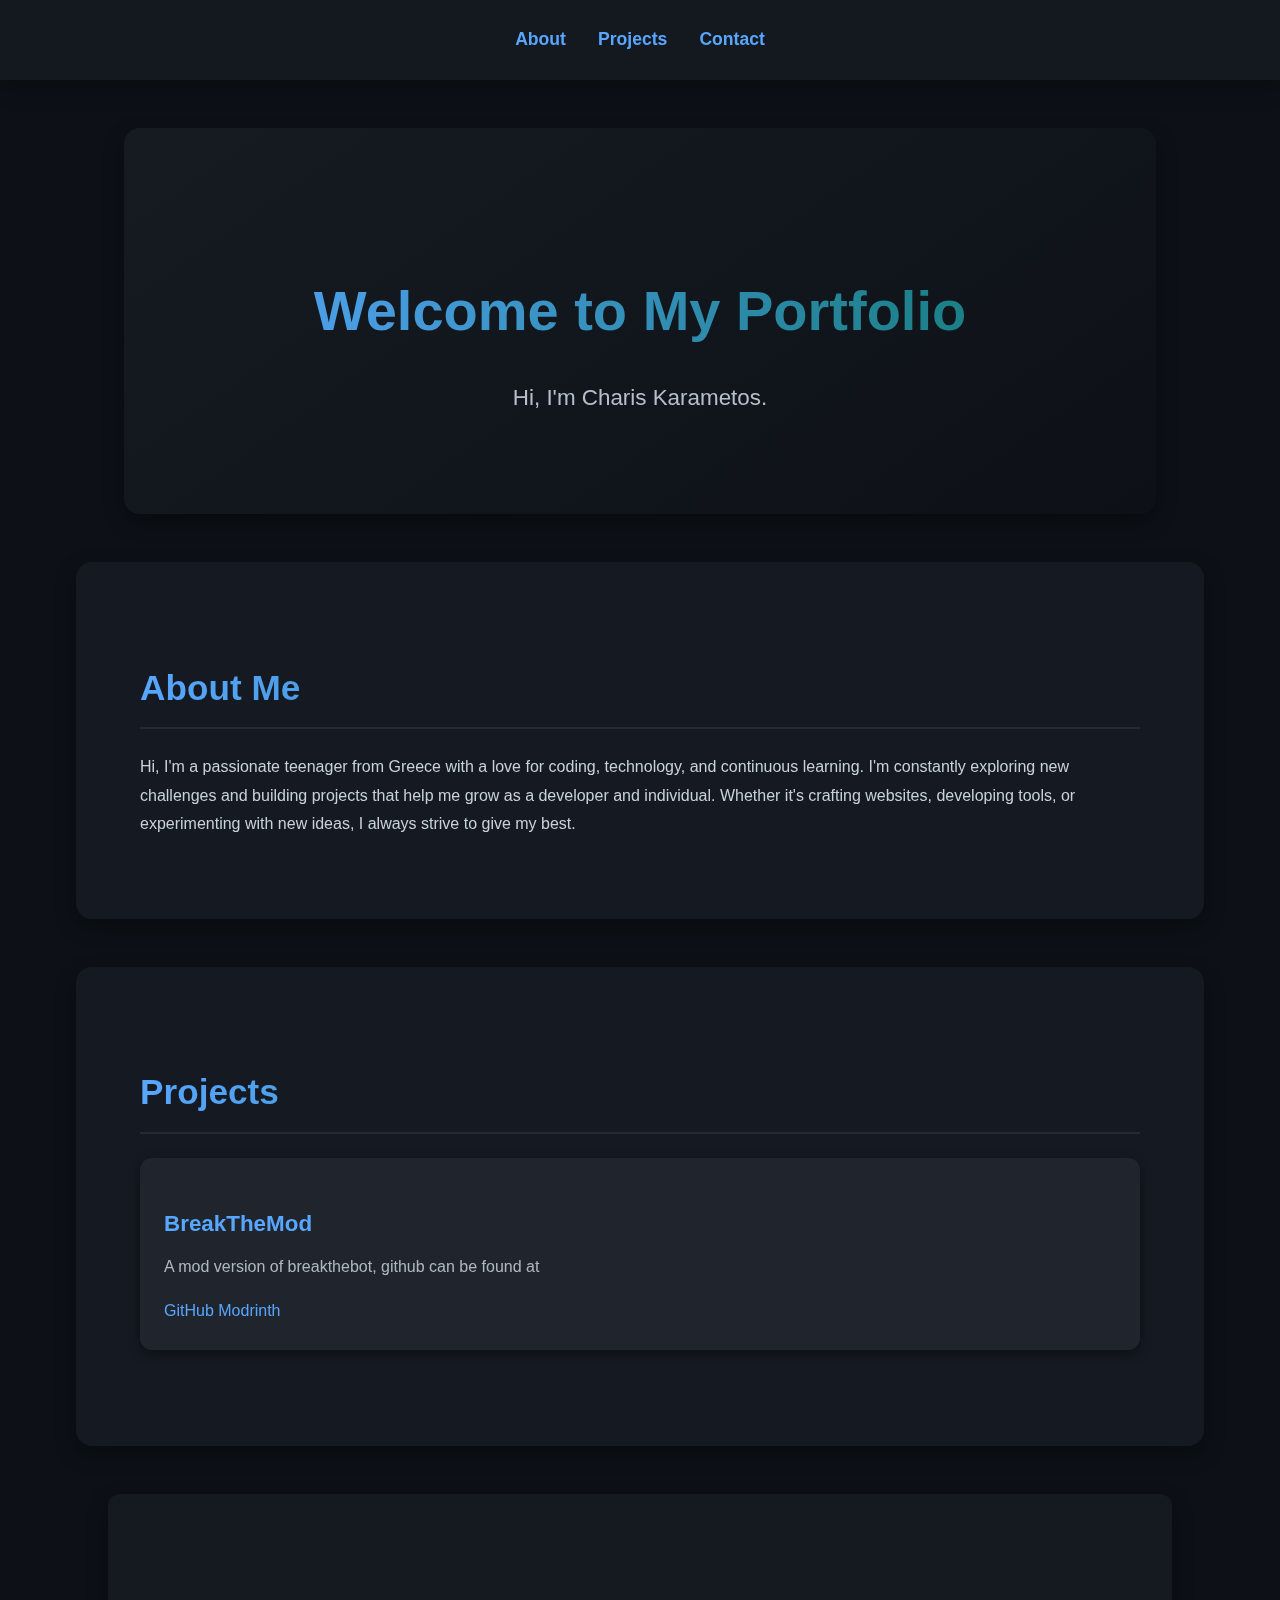
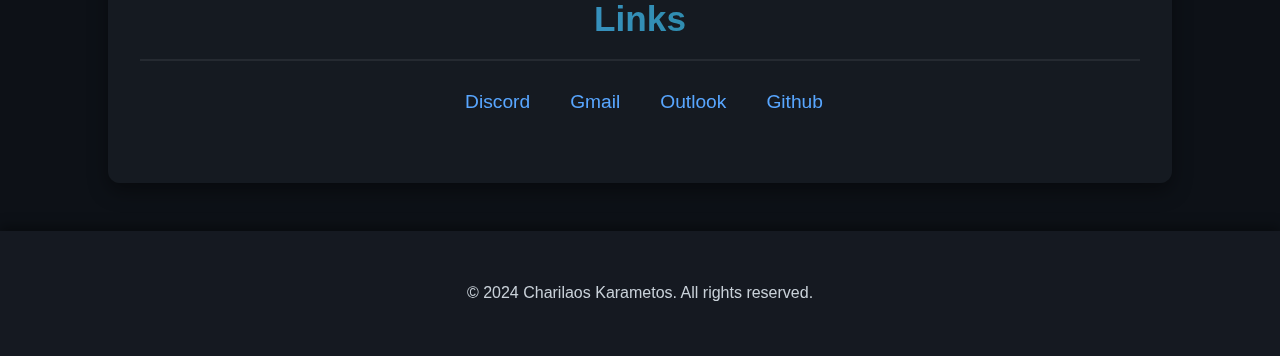
==== public/index.html @ 17db7c5d "fixed animations" ====
<!DOCTYPE html>
<html lang="en">
<head>
    <meta charset="UTF-8">
    <meta name="viewport" content="width=device-width, initial-scale=1.0">
    <title>My Portfolio</title>
    <link rel="stylesheet" href="./styles/index.css">
</head>
<body>
<header>
    <nav>
        <ul>
            <li><a href="#about">About</a></li>
            <li><a href="#projects">Projects</a></li>
            <li><a href="#contact">Contact</a></li>
        </ul>
    </nav>
</header>

<section id="hero">
    <h1>Welcome to My Portfolio</h1>
    <p>Hi, I'm Charis Karametos.</p>

</section>

<section id="about">
    <h2>About Me</h2>
    <p>
        Hi, I'm a passionate teenager from Greece with a love for coding, technology, and continuous learning.
        I'm constantly exploring new challenges and building projects that help me grow as a developer and individual.
        Whether it's crafting websites, developing tools, or experimenting with new ideas, I always strive to give my best.
    </p>
</section>


<section id="projects">
    <h2>Projects</h2>
    <div class="project">
        <h3>BreakTheMod</h3>
        <p>A mod version of breakthebot, github can be found at</p>
        <a href="https://github.com/chariskar ">GitHub</a>
        <a href="https://modrinth.com/mod/breakthemod">Modrinth</a>
    </div>

</section>

<section id="contact">
    <h2>Links</h2>
    <div class="contact-container">
        <div class="contact-links">
            <a href="https://discord.com/users/927581845787402240" target="_blank" class="contact-item">
                <i class="fab fa-discord"></i> Discord
            </a>
            <a href="mailto:charis.karametos@gmail.com" class="contact-item">
                <i class="fas fa-envelope"></i> Gmail
            </a>
            <a href="mailto:charis.karametos@outlook.com" class="contact-item">
                <i class="fas fa-envelope-open"></i> Outlook
            </a>
            <a href="https://github.com/chariskar " target="_blank" class="contact-item">
                <i class="fab fa-github"></i> Github
            </a>
        </div>
    </div>
</section>


<footer>
    <p>&copy; 2024 Charilaos Karametos. All rights reserved.</p>
</footer>

</body>
</html>
---- public/styles/index.css ----
body {
    font-family: 'Roboto', sans-serif;
    margin: 0;
    padding: 0;
    line-height: 1.8;
    background-color: #0d1117;
    color: #c9d1d9;
    overflow-x: hidden;
}

/* Header */
header {
    background: rgba(22, 27, 34, 0.8);
    color: #c9d1d9;
    padding: 1.5rem 0;
    text-align: center;
    box-shadow: 0 8px 20px rgba(0, 0, 0, 0.3);
    position: sticky;
    top: 0;
    z-index: 1000;
    backdrop-filter: blur(10px);
    animation: fadeIn 1s ease-in-out;
}

header ul {
    list-style: none;
    padding: 0;
    margin: 0;
    display: flex;
    justify-content: center;
    gap: 2rem;
    animation: slideInDown 1.5s ease-out;
}

header ul li a {
    color: #58a6ff;
    text-decoration: none;
    font-weight: 600;
    font-size: 1.1rem;
    position: relative;
    transition: color 0.3s ease, transform 0.3s ease;
}

header ul li a:hover {
    color: #0e776d;
    transform: translateY(-2px);
}

/* Add underline animation */
header ul li a::after {
    content: '';
    position: absolute;
    left: 50%;
    bottom: -3px;
    width: 0;
    height: 2px;
    background: linear-gradient(90deg, #58a6ff, #0e776d);
    transition: width 0.3s ease, left 0.3s ease;
}

header ul li a:hover::after {
    width: 100%;
    left: 0;
}

/* Hero Section */
#hero {
    text-align: center;
    padding: 6rem 1rem;
    background: linear-gradient(145deg, #161b22, #0d1117);
    color: #c9d1d9;
    animation: slideInUp 1.5s ease-out;
}

#hero h1 {
    font-size: 3.5rem;
    margin-bottom: 1rem;
    background: linear-gradient(90deg, #58a6ff, #0e776d);
    -webkit-background-clip: text;
    -webkit-text-fill-color: transparent;
    font-weight: 700;
    animation: bounceIn 1.5s ease-in-out;
}

#hero p {
    font-size: 1.4rem;
    margin: 0 auto;
    max-width: 600px;
    font-weight: 300;
    opacity: 0.9;
    animation: fadeInUp 2s ease-in-out;
}

/* Section */
section {
    padding: 4rem;
    max-width: 1000px;
    margin: 3rem auto;
    border-radius: 16px;
    background: rgba(22, 27, 34, 0.9);
    box-shadow: 0 8px 20px rgba(0, 0, 0, 0.4);
    backdrop-filter: blur(8px);
    animation: fadeIn 1s ease-in-out;
}

section h2 {
    font-size: 2.2rem;
    margin-bottom: 1.5rem;
    background: linear-gradient(90deg, #58a6ff, #0e776d);
    -webkit-background-clip: text;
    -webkit-text-fill-color: transparent;
    border-bottom: 2px solid rgba(48, 54, 61, 0.6);
    padding-bottom: 0.5rem;
    animation: fadeInLeft 1s ease-out;
}

/* Project Cards */
.project {
    margin-bottom: 2rem;
    padding: 1.5rem;
    background: rgba(33, 38, 45, 0.9);
    border-radius: 12px;
    transition: transform 0.3s ease, background 0.3s ease;
    box-shadow: 0 4px 12px rgba(0, 0, 0, 0.4);
    backdrop-filter: blur(8px);
    animation: fadeInUp 0.8s ease-in-out;
}

.project:hover {
    transform: translateY(-10px) scale(1.03);
    background: rgba(48, 54, 61, 0.95);
}

.project h3 {
    color: #58a6ff;
    font-size: 1.4rem;
    margin-bottom: 0.5rem;
}

.project p {
    margin: 0;
    font-size: 1rem;
    opacity: 0.85;
}


.project a {
    color: #58a6ff;
    text-decoration: none;
    font-weight: 500;
    display: inline-block;
    margin-top: 1rem;
    opacity: 1; /* Ensure full opacity */
    transition: transform 0.3s ease, color 0.3s ease;
}

.project a {
    color: #58a6ff;
    text-decoration: none;
    font-weight: 500;
    display: inline-block;
    margin-top: 1rem;
    opacity: 1; /* Ensure full opacity */
    transition: transform 0.3s ease, color 0.3s ease;
}

.project a:hover {
    color: #0e776d;
    transform: translateY(-5px) scale(1.05); /* Subtle hover effect without full rotation */
    opacity: 1; /* Ensure full visibility on hover */
}

#contact {
    padding: 4rem 2rem;
    background: rgba(22, 27, 34, 0.95);
    border-radius: 12px;
    text-align: center;
    animation: fadeIn 1s ease-in-out;
}

.contact-links {
    display: flex;
    gap: 2rem;
    justify-content: center;
    flex-wrap: wrap;
}

.contact-item {
    color: #58a6ff;
    text-decoration: none;
    font-size: 1.2rem;
    display: flex;
    align-items: center;
    gap: 0.5rem;
    transition: transform 0.3s ease, color 0.3s ease;
}

.contact-item i {
    font-size: 1.5rem;
    transition: transform 0.3s ease;
}

.contact-item:hover {
    color: #0e776d;
    transform: translateY(-5px);
}

.contact-item:hover i {
    transform: rotate(360deg);
}

/* Footer */
footer {
    text-align: center;
    padding: 2rem 0;
    background: rgba(22, 27, 34, 0.9);
    color: #c9d1d9;
    margin-top: 3rem;
    box-shadow: 0 -4px 12px rgba(0, 0, 0, 0.4);
    backdrop-filter: blur(10px);
    animation: fadeInUp 1s ease-in-out;
}

/* Animations */
@keyframes fadeIn {
    from {
        opacity: 0;
    }
    to {
        opacity: 1;
    }
}

@keyframes fadeInUp {
    from {
        transform: translateY(20px);
        opacity: 0;
    }
    to {
        transform: translateY(0);
        opacity: 1;
    }
}

@keyframes slideInDown {
    from {
        transform: translateY(-50px);
        opacity: 0;
    }
    to {
        transform: translateY(0);
        opacity: 1;
    }
}

@keyframes bounceIn {
    0% {
        transform: scale(0.8);
        opacity: 0;
    }
    50% {
        transform: scale(1.1);
        opacity: 0.5;
    }
    100% {
        transform: scale(1);
        opacity: 1;
    }
}

@keyframes fadeInLeft {
    from {
        transform: translateX(-30px);
        opacity: 0;
    }
    to {
        transform: translateX(0);
        opacity: 1;
    }
}
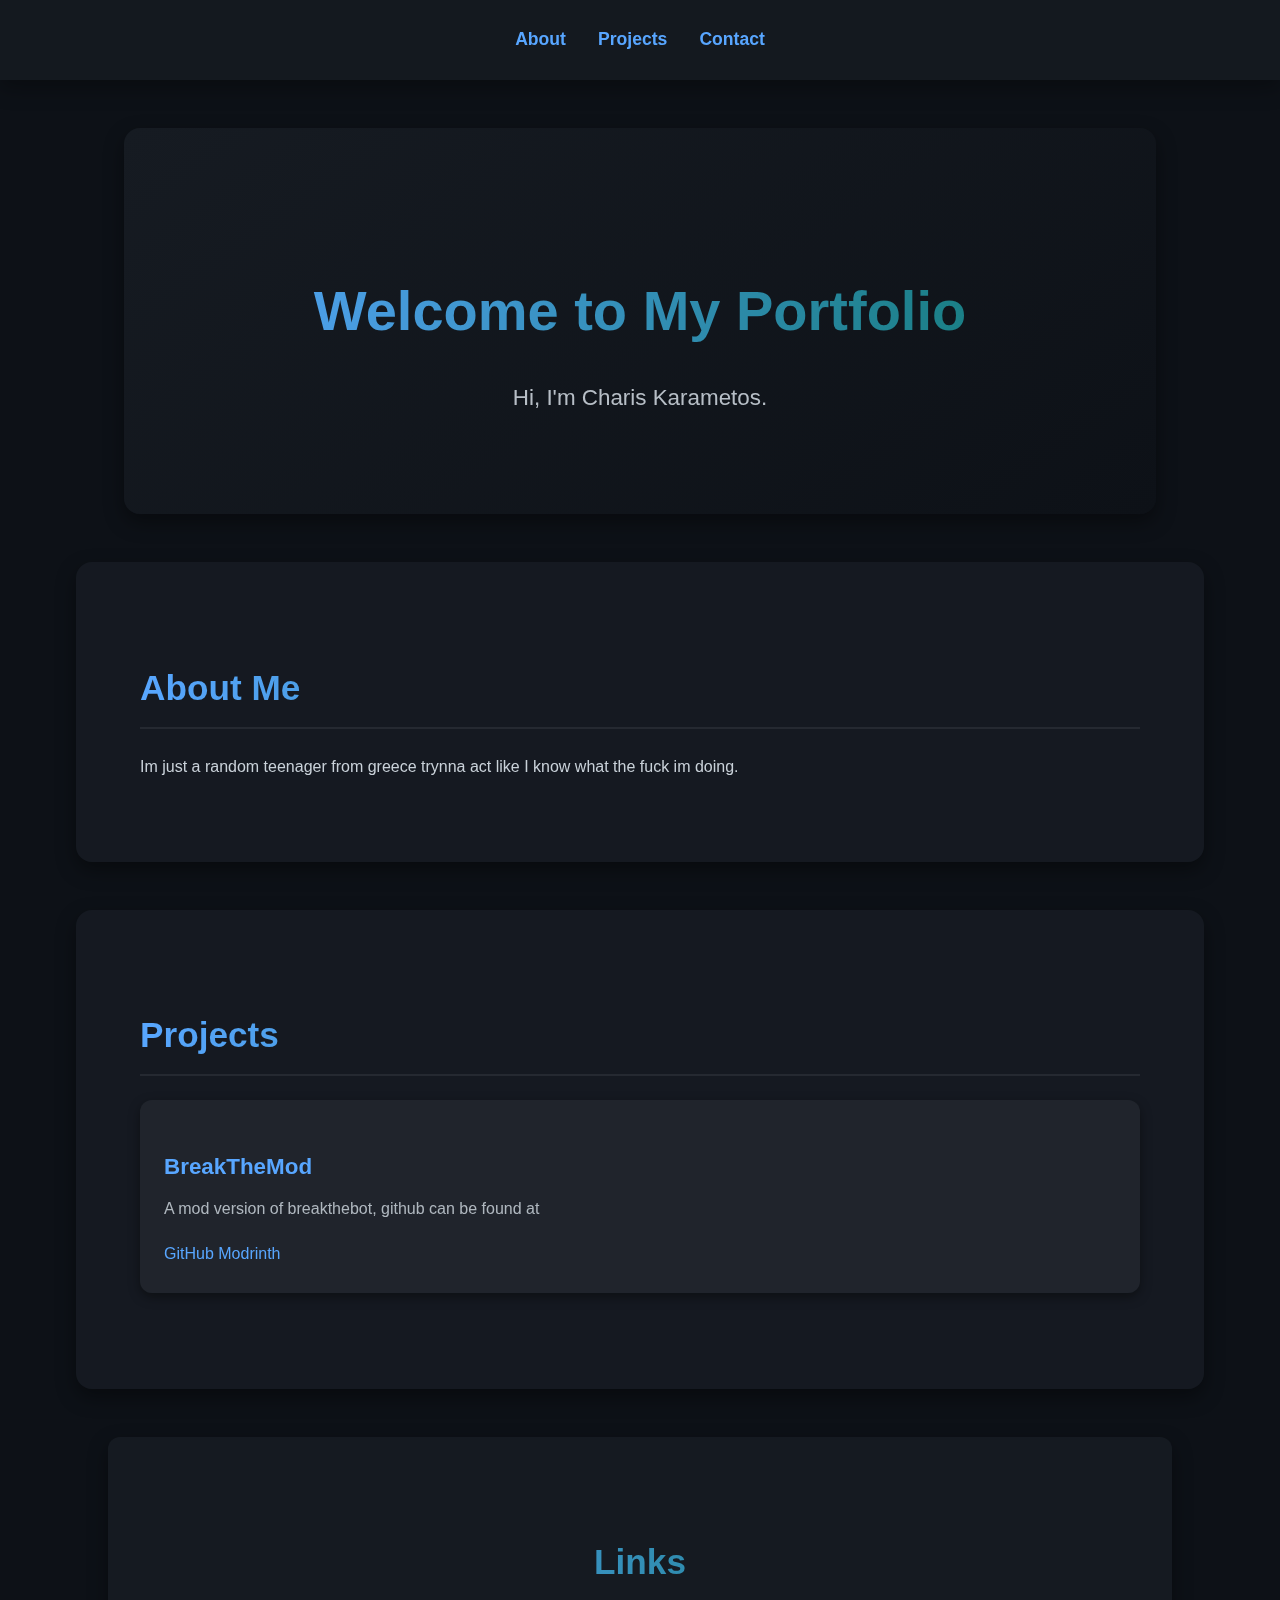
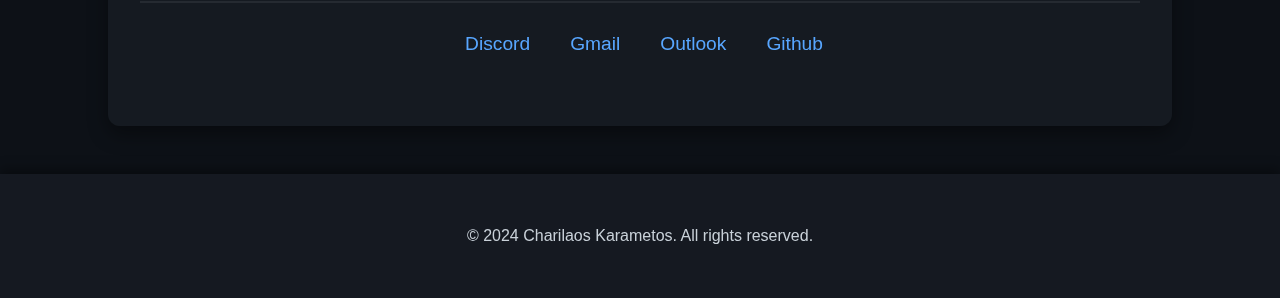
==== commit 2a520991: "change" ====
--- a/public/index.html
+++ b/public/index.html
@@ -26,9 +26,7 @@
 <section id="about">
     <h2>About Me</h2>
     <p>
-        Hi, I'm a passionate teenager from Greece with a love for coding, technology, and continuous learning.
-        I'm constantly exploring new challenges and building projects that help me grow as a developer and individual.
-        Whether it's crafting websites, developing tools, or experimenting with new ideas, I always strive to give my best.
+        Im just a random teenager from greece trynna act like I know what the fuck im doing.
     </p>
 </section>
 
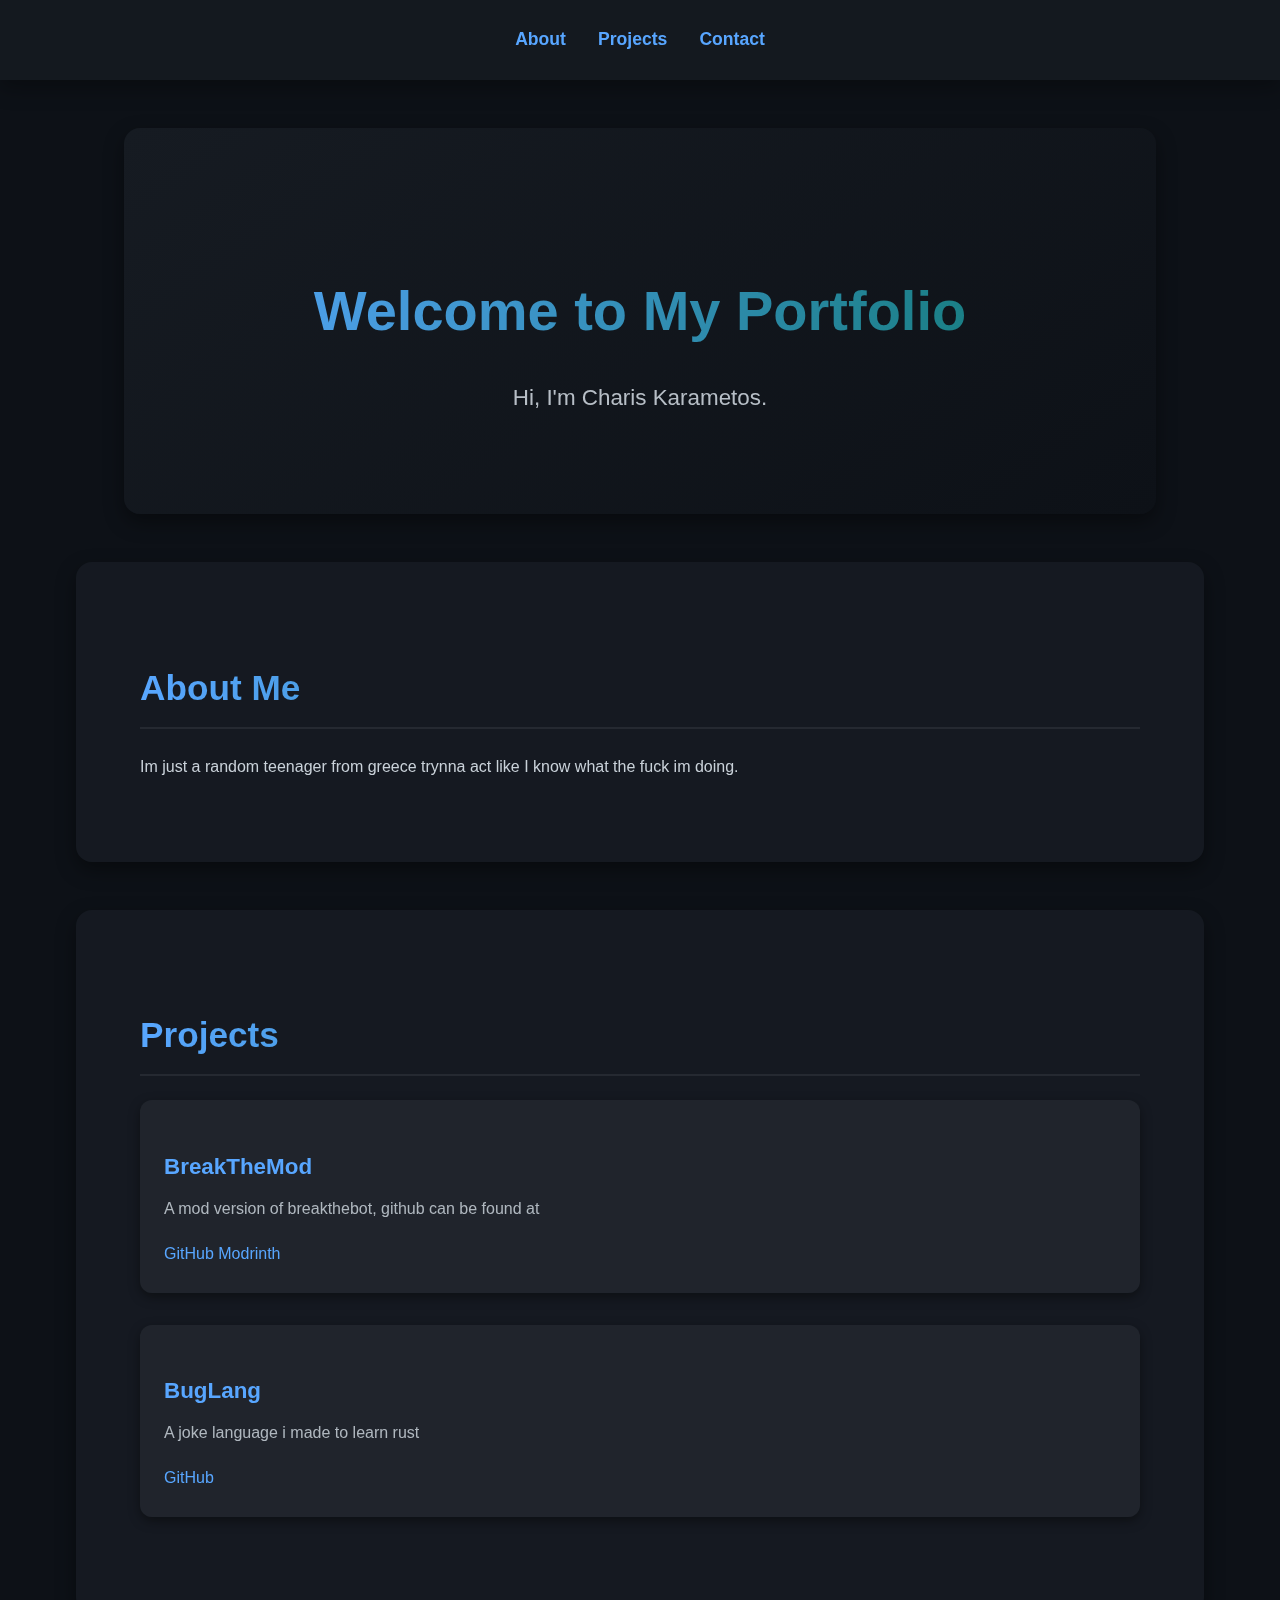
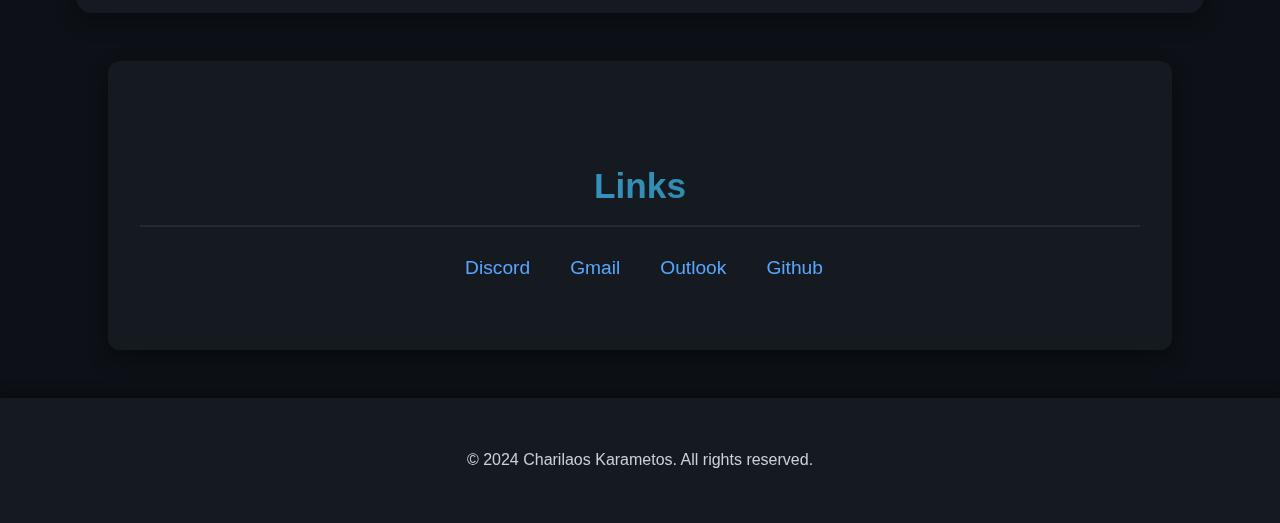
==== commit b84bd9fd: "added bugland" ====
--- a/public/index.html
+++ b/public/index.html
@@ -36,8 +36,13 @@
     <div class="project">
         <h3>BreakTheMod</h3>
         <p>A mod version of breakthebot, github can be found at</p>
-        <a href="https://github.com/chariskar ">GitHub</a>
+        <a href="https://github.com/chariskar/breakthemod ">GitHub</a>
         <a href="https://modrinth.com/mod/breakthemod">Modrinth</a>
+    </div>
+    <div class="project">
+        <h3>BugLang</h3>
+        <p>A joke language i made to learn rust</p>
+        <a href="https://github.com/chariskar/BugLand ">GitHub</a>
     </div>
 
 </section>
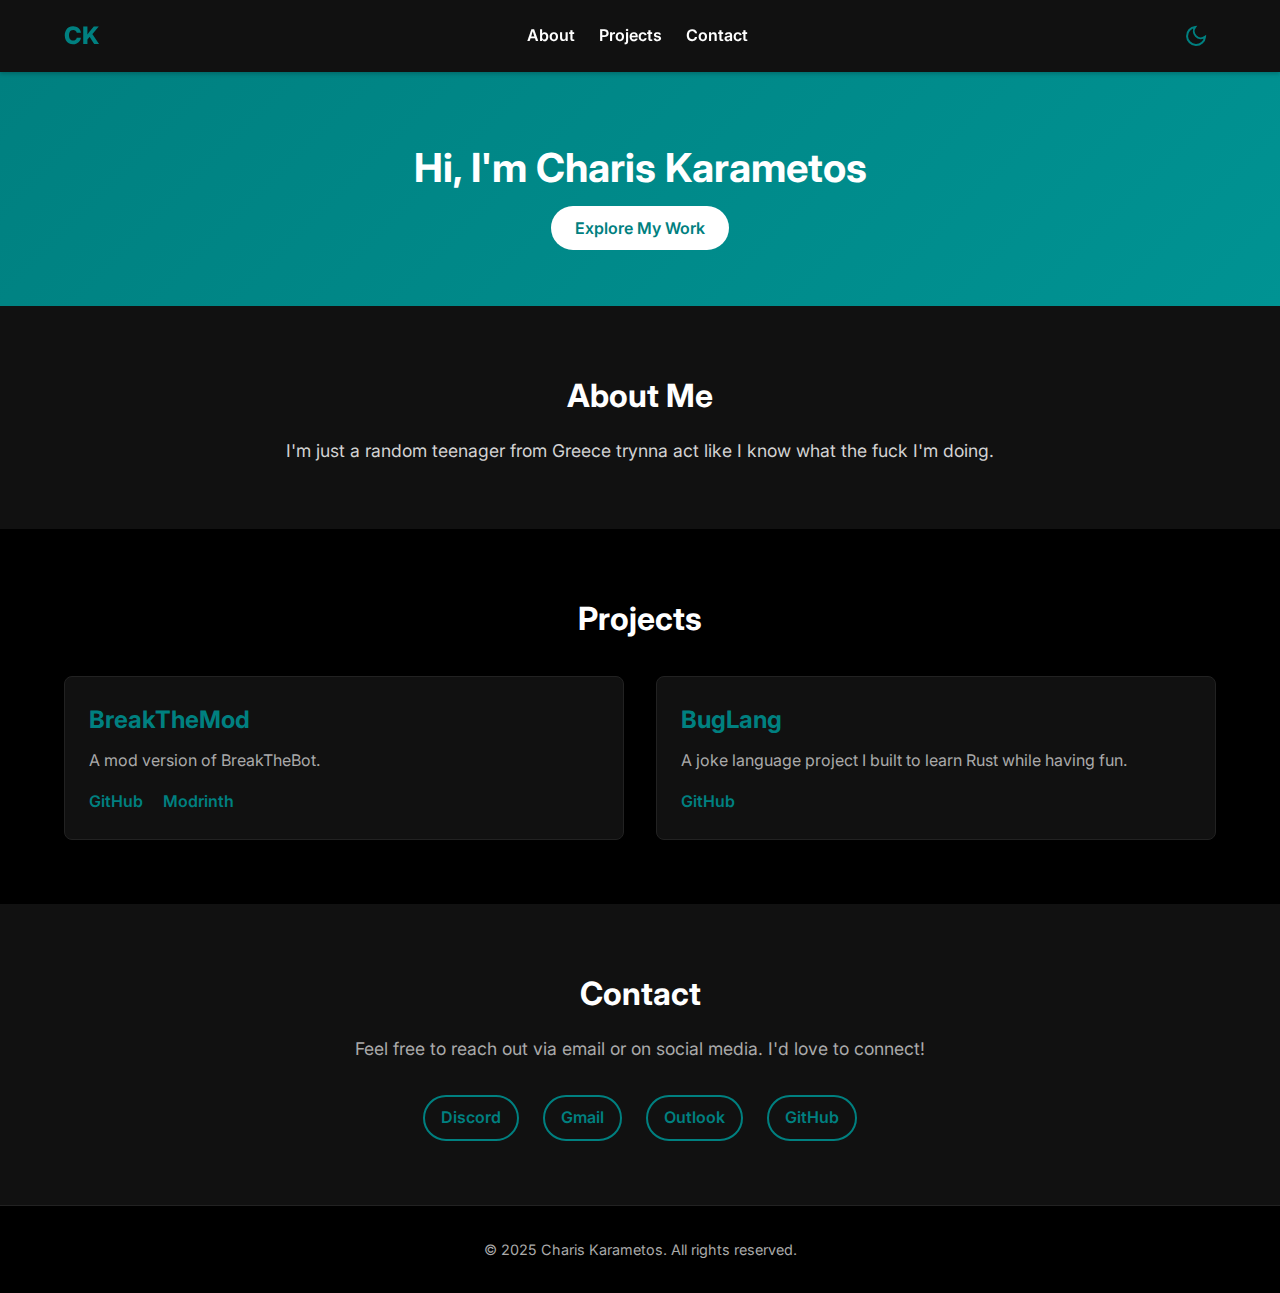
==== commit 38e36f61: "redesigned" ====
--- a/public/index.html
+++ b/public/index.html
@@ -1,77 +1,134 @@
 <!DOCTYPE html>
-<html lang="en">
+<html lang="en" data-theme="dark">
 <head>
-    <meta charset="UTF-8">
-    <meta name="viewport" content="width=device-width, initial-scale=1.0">
-    <title>My Portfolio</title>
-    <link rel="stylesheet" href="./styles/index.css">
+    <meta charset="UTF-8" />
+    <meta name="viewport" content="width=device-width, initial-scale=1" />
+    <title>Charis Karametos Portfolio</title>
+    <link rel="stylesheet" href="./styles/index.css" />
+    <link rel="preconnect" href="https://fonts.googleapis.com" />
+    <link rel="preconnect" href="https://fonts.gstatic.com" crossorigin />
+    <link
+            href="https://fonts.googleapis.com/css2?family=Inter:wght@300;400;600;800&display=swap"
+            rel="stylesheet"
+    />
 </head>
 <body>
 <header>
     <nav>
-        <ul>
-            <li><a href="#about">About</a></li>
-            <li><a href="#projects">Projects</a></li>
-            <li><a href="#contact">Contact</a></li>
-        </ul>
+        <div class="container nav-container">
+            <a href="#" class="logo">CK</a>
+            <ul class="nav-links">
+                <li><a href="#about">About</a></li>
+                <li><a href="#projects">Projects</a></li>
+                <li><a href="#contact">Contact</a></li>
+            </ul>
+            <button id="theme-toggle" class="theme-toggle" aria-label="Toggle Theme">
+                <svg id="icon-moon" xmlns="http://www.w3.org/2000/svg" width="24" height="24" fill="none" stroke="currentColor" stroke-width="2" class="icon">
+                    <path d="M21 12.79A9 9 0 1 1 11.21 3 7 7 0 0 0 21 12.79z"/>
+                </svg>
+                <svg id="icon-sun" xmlns="http://www.w3.org/2000/svg" width="24" height="24" fill="none" stroke="currentColor" stroke-width="2" class="icon" style="display: none;">
+                    <circle cx="12" cy="12" r="5"/>
+                    <line x1="12" y1="1" x2="12" y2="3"/>
+                    <line x1="12" y1="21" x2="12" y2="23"/>
+                    <line x1="4.22" y1="4.22" x2="5.64" y2="5.64"/>
+                    <line x1="18.36" y1="18.36" x2="19.78" y2="19.78"/>
+                    <line x1="1" y1="12" x2="3" y2="12"/>
+                    <line x1="21" y1="12" x2="23" y2="12"/>
+                    <line x1="4.22" y1="19.78" x2="5.64" y2="18.36"/>
+                    <line x1="18.36" y1="5.64" x2="19.78" y2="4.22"/>
+                </svg>
+            </button>
+        </div>
     </nav>
 </header>
 
-<section id="hero">
-    <h1>Welcome to My Portfolio</h1>
-    <p>Hi, I'm Charis Karametos.</p>
+<main>
+    <section id="hero">
+        <div class="hero-content container">
+            <h1>Hi, I'm Charis Karametos</h1>
+            <a href="#projects" class="btn">Explore My Work</a>
+        </div>
+    </section>
 
-</section>
+    <section id="about">
+        <div class="container">
+            <h2>About Me</h2>
+            <p>
+                I'm just a random teenager from Greece trynna act like I know what the fuck I'm doing.
+            </p>
+        </div>
+    </section>
 
-<section id="about">
-    <h2>About Me</h2>
-    <p>
-        Im just a random teenager from greece trynna act like I know what the fuck im doing.
-    </p>
-</section>
+    <section id="projects">
+        <div class="container">
+            <h2>Projects</h2>
+            <div class="projects-grid">
+                <div class="project-card">
+                    <h3>BreakTheMod</h3>
+                    <p>
+                        A mod version of BreakTheBot.
+                    </p>
+                    <div class="project-links">
+                        <a href="https://github.com/chariskar/breakthemod" target="_blank">GitHub</a>
+                        <a href="https://modrinth.com/mod/breakthemod" target="_blank">Modrinth</a>
+                    </div>
+                </div>
+                <div class="project-card">
+                    <h3>BugLang</h3>
+                    <p>
+                        A joke language project I built to learn Rust while having fun.
+                    </p>
+                    <div class="project-links">
+                        <a href="https://github.com/chariskar/BugLang" target="_blank">GitHub</a>
+                    </div>
+                </div>
+            </div>
+        </div>
+    </section>
 
-
-<section id="projects">
-    <h2>Projects</h2>
-    <div class="project">
-        <h3>BreakTheMod</h3>
-        <p>A mod version of breakthebot, github can be found at</p>
-        <a href="https://github.com/chariskar/breakthemod ">GitHub</a>
-        <a href="https://modrinth.com/mod/breakthemod">Modrinth</a>
-    </div>
-    <div class="project">
-        <h3>BugLang</h3>
-        <p>A joke language i made to learn rust</p>
-        <a href="https://github.com/chariskar/BugLand ">GitHub</a>
-    </div>
-
-</section>
-
-<section id="contact">
-    <h2>Links</h2>
-    <div class="contact-container">
-        <div class="contact-links">
-            <a href="https://discord.com/users/927581845787402240" target="_blank" class="contact-item">
-                <i class="fab fa-discord"></i> Discord
-            </a>
-            <a href="mailto:charis.karametos@gmail.com" class="contact-item">
-                <i class="fas fa-envelope"></i> Gmail
-            </a>
-            <a href="mailto:charis.karametos@outlook.com" class="contact-item">
-                <i class="fas fa-envelope-open"></i> Outlook
-            </a>
-            <a href="https://github.com/chariskar " target="_blank" class="contact-item">
-                <i class="fab fa-github"></i> Github
-            </a>
+    <section id="contact">
+        <div class="container">
+            <h2>Contact</h2>
+            <p>
+                Feel free to reach out via email or on social media. I'd love to connect!
+            </p>
+            <div class="contact-links">
+                <a href="https://discord.com/users/927581845787402240" target="_blank">Discord</a>
+                <a href="mailto:charis.karametos@gmail.com">Gmail</a>
+                <a href="mailto:charis.karametos@outlook.com">Outlook</a>
+                <a href="https://github.com/chariskar" target="_blank">GitHub</a>
+            </div>
         </div>
-    </div>
-</section>
-
+    </section>
+</main>
 
 <footer>
-    <p>&copy; 2024 Charilaos Karametos. All rights reserved.</p>
+    <div class="container">
+        <p>&copy; 2025 Charis Karametos. All rights reserved.</p>
+    </div>
 </footer>
 
+<script>
+    const toggleButton = document.getElementById('theme-toggle');
+    const htmlElement = document.documentElement;
+    const iconMoon = document.getElementById('icon-moon');
+    const iconSun = document.getElementById('icon-sun');
+
+    toggleButton.addEventListener('click', () => {
+        if (htmlElement.getAttribute('data-theme') === 'dark') {
+            htmlElement.setAttribute('data-theme', 'light');
+            iconMoon.style.display = 'none';
+            iconSun.style.display = 'block';
+            iconSun.classList.add('rotate');
+            setTimeout(() => iconSun.classList.remove('rotate'), 300);
+        } else {
+            htmlElement.setAttribute('data-theme', 'dark');
+            iconSun.style.display = 'none';
+            iconMoon.style.display = 'block';
+            iconMoon.classList.add('rotate');
+            setTimeout(() => iconMoon.classList.remove('rotate'), 300);
+        }
+    });
+</script>
 </body>
 </html>
-
--- a/public/styles/index.css
+++ b/public/styles/index.css
@@ -1,281 +1,254 @@
-body {
-    font-family: 'Roboto', sans-serif;
+/* Dark Mode Variables: Black background with a darker turquoise accent */
+:root {
+    --primary: #008080;       /* Darker Turquoise Accent */
+    --secondary: #aaaaaa;     /* Soft gray for secondary text */
+    --bg: #000000;            /* Black background */
+    --white: #ffffff;
+    --text: #d3d3d3;          /* Light gray text */
+    --heading: #ffffff;       /* White headings for strong contrast */
+    --card-bg: #111111;       /* Slightly lighter black for cards */
+    --border-color: #222222;  /* Subtle dark border */
+}
+
+/* Light Mode Overrides */
+[data-theme="light"] {
+    --primary: #008080;
+    --secondary: #666666;
+    --bg: #ffffff;
+    --white: #ffffff;
+    --text: #000000;
+    --heading: #000000;
+    --card-bg: #f0f0f0;
+    --border-color: #e2e6ea;
+}
+
+/* Global Styles */
+* {
+    box-sizing: border-box;
     margin: 0;
     padding: 0;
-    line-height: 1.8;
-    background-color: #0d1117;
-    color: #c9d1d9;
-    overflow-x: hidden;
-}
-
-/* Header */
+}
+body {
+    font-family: 'Inter', sans-serif;
+    background-color: var(--bg);
+    color: var(--text);
+    line-height: 1.6;
+    transition: background-color 0.3s ease, color 0.3s ease;
+}
+.container {
+    width: 90%;
+    max-width: 1200px;
+    margin: 0 auto;
+}
+
+/* Navigation */
 header {
-    background: rgba(22, 27, 34, 0.8);
-    color: #c9d1d9;
-    padding: 1.5rem 0;
-    text-align: center;
-    box-shadow: 0 8px 20px rgba(0, 0, 0, 0.3);
+    background-color: var(--card-bg);
+    box-shadow: 0 2px 4px rgba(0, 0, 0, 0.2);
     position: sticky;
     top: 0;
     z-index: 1000;
-    backdrop-filter: blur(10px);
-    animation: fadeIn 1s ease-in-out;
-}
-
-header ul {
+}
+.nav-container {
+    display: flex;
+    align-items: center;
+    justify-content: space-between;
+    padding: 1rem 0;
+}
+.logo {
+    font-size: 1.5rem;
+    font-weight: 800;
+    color: var(--primary);
+    text-decoration: none;
+}
+.nav-links {
     list-style: none;
-    padding: 0;
-    margin: 0;
-    display: flex;
-    justify-content: center;
-    gap: 2rem;
-    animation: slideInDown 1.5s ease-out;
-}
-
-header ul li a {
-    color: #58a6ff;
-    text-decoration: none;
-    font-weight: 600;
-    font-size: 1.1rem;
-    position: relative;
-    transition: color 0.3s ease, transform 0.3s ease;
-}
-
-header ul li a:hover {
-    color: #0e776d;
-    transform: translateY(-2px);
-}
-
-/* Add underline animation */
-header ul li a::after {
-    content: '';
-    position: absolute;
-    left: 50%;
-    bottom: -3px;
-    width: 0;
-    height: 2px;
-    background: linear-gradient(90deg, #58a6ff, #0e776d);
-    transition: width 0.3s ease, left 0.3s ease;
-}
-
-header ul li a:hover::after {
-    width: 100%;
-    left: 0;
+    display: flex;
+    gap: 1.5rem;
+}
+.nav-links li a {
+    text-decoration: none;
+    color: var(--heading);
+    font-weight: 600;
+    transition: color 0.3s ease;
+}
+.nav-links li a:hover {
+    color: var(--primary);
+}
+
+/* Theme Toggle Button */
+.theme-toggle {
+    background: none;
+    border: none;
+    cursor: pointer;
+    padding: 0.5rem;
+    display: flex;
+    align-items: center;
+}
+.theme-toggle .icon {
+    width: 24px;
+    height: 24px;
+    stroke: var(--primary);
+    transition: transform 0.3s ease;
+}
+
+/* Rotate Animation for Toggle Icons */
+@keyframes rotate {
+    from { transform: rotate(0deg); }
+    to { transform: rotate(360deg); }
+}
+.icon.rotate {
+    animation: rotate 0.3s ease-in-out;
 }
 
 /* Hero Section */
 #hero {
-    text-align: center;
-    padding: 6rem 1rem;
-    background: linear-gradient(145deg, #161b22, #0d1117);
-    color: #c9d1d9;
-    animation: slideInUp 1.5s ease-out;
-}
-
-#hero h1 {
-    font-size: 3.5rem;
-    margin-bottom: 1rem;
-    background: linear-gradient(90deg, #58a6ff, #0e776d);
-    -webkit-background-clip: text;
-    -webkit-text-fill-color: transparent;
-    font-weight: 700;
-    animation: bounceIn 1.5s ease-in-out;
-}
-
-#hero p {
-    font-size: 1.4rem;
+    background: linear-gradient(135deg, var(--primary) 0%, #009393 100%);
+    color: var(--white);
+    padding: 4rem 0;
+    text-align: center;
+}
+.hero-content h1 {
+    font-size: 2.5rem;
+    margin-bottom: 1rem;
+}
+.hero-content p {
+    font-size: 1.2rem;
+    margin-bottom: 2rem;
+}
+.btn {
+    background-color: var(--white);
+    color: var(--primary);
+    padding: 0.75rem 1.5rem;
+    border-radius: 30px;
+    text-decoration: none;
+    font-weight: 600;
+    transition: background-color 0.3s ease, transform 0.3s ease;
+}
+.btn:hover {
+    background-color: #e2e6ea;
+    transform: translateY(-2px);
+}
+
+/* About Section */
+#about {
+    padding: 4rem 0;
+    background-color: var(--card-bg);
+    text-align: center;
+}
+#about h2 {
+    color: var(--heading);
+    margin-bottom: 1rem;
+    font-size: 2rem;
+}
+#about p {
+    max-width: 800px;
     margin: 0 auto;
+    font-size: 1.1rem;
+}
+
+/* Projects Section */
+#projects {
+    padding: 4rem 0;
+    background-color: var(--bg);
+}
+#projects h2 {
+    text-align: center;
+    color: var(--heading);
+    margin-bottom: 2rem;
+    font-size: 2rem;
+}
+.projects-grid {
+    display: grid;
+    grid-template-columns: repeat(auto-fit, minmax(280px, 1fr));
+    gap: 2rem;
+}
+.project-card {
+    background-color: var(--card-bg);
+    border: 1px solid var(--border-color);
+    border-radius: 8px;
+    padding: 1.5rem;
+    box-shadow: 0 4px 6px rgba(0, 0, 0, 0.2);
+    transition: transform 0.3s ease, box-shadow 0.3s ease;
+}
+.project-card:hover {
+    transform: translateY(-5px);
+    box-shadow: 0 8px 12px rgba(0, 0, 0, 0.3);
+}
+.project-card h3 {
+    color: var(--primary);
+    margin-bottom: 0.5rem;
+    font-size: 1.5rem;
+}
+.project-card p {
+    margin-bottom: 1rem;
+    font-size: 1rem;
+    color: var(--secondary);
+}
+.project-links a {
+    text-decoration: none;
+    color: var(--primary);
+    font-weight: 600;
+    margin-right: 1rem;
+    transition: color 0.3s ease;
+}
+.project-links a:hover {
+    color: var(--heading);
+}
+
+/* Contact Section */
+#contact {
+    padding: 4rem 0;
+    background-color: var(--card-bg);
+    text-align: center;
+}
+#contact h2 {
+    color: var(--heading);
+    margin-bottom: 1rem;
+    font-size: 2rem;
+}
+#contact p {
     max-width: 600px;
-    font-weight: 300;
-    opacity: 0.9;
-    animation: fadeInUp 2s ease-in-out;
-}
-
-/* Section */
-section {
-    padding: 4rem;
-    max-width: 1000px;
-    margin: 3rem auto;
-    border-radius: 16px;
-    background: rgba(22, 27, 34, 0.9);
-    box-shadow: 0 8px 20px rgba(0, 0, 0, 0.4);
-    backdrop-filter: blur(8px);
-    animation: fadeIn 1s ease-in-out;
-}
-
-section h2 {
-    font-size: 2.2rem;
-    margin-bottom: 1.5rem;
-    background: linear-gradient(90deg, #58a6ff, #0e776d);
-    -webkit-background-clip: text;
-    -webkit-text-fill-color: transparent;
-    border-bottom: 2px solid rgba(48, 54, 61, 0.6);
-    padding-bottom: 0.5rem;
-    animation: fadeInLeft 1s ease-out;
-}
-
-/* Project Cards */
-.project {
-    margin-bottom: 2rem;
-    padding: 1.5rem;
-    background: rgba(33, 38, 45, 0.9);
-    border-radius: 12px;
-    transition: transform 0.3s ease, background 0.3s ease;
-    box-shadow: 0 4px 12px rgba(0, 0, 0, 0.4);
-    backdrop-filter: blur(8px);
-    animation: fadeInUp 0.8s ease-in-out;
-}
-
-.project:hover {
-    transform: translateY(-10px) scale(1.03);
-    background: rgba(48, 54, 61, 0.95);
-}
-
-.project h3 {
-    color: #58a6ff;
-    font-size: 1.4rem;
-    margin-bottom: 0.5rem;
-}
-
-.project p {
-    margin: 0;
-    font-size: 1rem;
-    opacity: 0.85;
-}
-
-
-.project a {
-    color: #58a6ff;
-    text-decoration: none;
-    font-weight: 500;
-    display: inline-block;
-    margin-top: 1rem;
-    opacity: 1; /* Ensure full opacity */
-    transition: transform 0.3s ease, color 0.3s ease;
-}
-
-.project a {
-    color: #58a6ff;
-    text-decoration: none;
-    font-weight: 500;
-    display: inline-block;
-    margin-top: 1rem;
-    opacity: 1; /* Ensure full opacity */
-    transition: transform 0.3s ease, color 0.3s ease;
-}
-
-.project a:hover {
-    color: #0e776d;
-    transform: translateY(-5px) scale(1.05); /* Subtle hover effect without full rotation */
-    opacity: 1; /* Ensure full visibility on hover */
-}
-
-#contact {
-    padding: 4rem 2rem;
-    background: rgba(22, 27, 34, 0.95);
-    border-radius: 12px;
-    text-align: center;
-    animation: fadeIn 1s ease-in-out;
-}
-
+    margin: 0 auto 2rem;
+    font-size: 1.1rem;
+    color: var(--secondary);
+}
 .contact-links {
     display: flex;
-    gap: 2rem;
     justify-content: center;
+    gap: 1.5rem;
     flex-wrap: wrap;
 }
-
-.contact-item {
-    color: #58a6ff;
-    text-decoration: none;
-    font-size: 1.2rem;
-    display: flex;
-    align-items: center;
-    gap: 0.5rem;
-    transition: transform 0.3s ease, color 0.3s ease;
-}
-
-.contact-item i {
-    font-size: 1.5rem;
-    transition: transform 0.3s ease;
-}
-
-.contact-item:hover {
-    color: #0e776d;
-    transform: translateY(-5px);
-}
-
-.contact-item:hover i {
-    transform: rotate(360deg);
+.contact-links a {
+    text-decoration: none;
+    color: var(--primary);
+    font-weight: 600;
+    padding: 0.5rem 1rem;
+    border: 2px solid var(--primary);
+    border-radius: 30px;
+    transition: background-color 0.3s ease, color 0.3s ease;
+}
+.contact-links a:hover {
+    background-color: var(--primary);
+    color: var(--white);
 }
 
 /* Footer */
 footer {
-    text-align: center;
+    background-color: var(--bg);
     padding: 2rem 0;
-    background: rgba(22, 27, 34, 0.9);
-    color: #c9d1d9;
-    margin-top: 3rem;
-    box-shadow: 0 -4px 12px rgba(0, 0, 0, 0.4);
-    backdrop-filter: blur(10px);
-    animation: fadeInUp 1s ease-in-out;
-}
-
-/* Animations */
-@keyframes fadeIn {
-    from {
-        opacity: 0;
+    text-align: center;
+    color: var(--secondary);
+    font-size: 0.9rem;
+    border-top: 1px solid var(--border-color);
+}
+
+/* Responsive Adjustments */
+@media (max-width: 768px) {
+    .hero-content h1 {
+        font-size: 2rem;
     }
-    to {
-        opacity: 1;
+    .hero-content p {
+        font-size: 1rem;
     }
 }
-
-@keyframes fadeInUp {
-    from {
-        transform: translateY(20px);
-        opacity: 0;
-    }
-    to {
-        transform: translateY(0);
-        opacity: 1;
-    }
-}
-
-@keyframes slideInDown {
-    from {
-        transform: translateY(-50px);
-        opacity: 0;
-    }
-    to {
-        transform: translateY(0);
-        opacity: 1;
-    }
-}
-
-@keyframes bounceIn {
-    0% {
-        transform: scale(0.8);
-        opacity: 0;
-    }
-    50% {
-        transform: scale(1.1);
-        opacity: 0.5;
-    }
-    100% {
-        transform: scale(1);
-        opacity: 1;
-    }
-}
-
-@keyframes fadeInLeft {
-    from {
-        transform: translateX(-30px);
-        opacity: 0;
-    }
-    to {
-        transform: translateX(0);
-        opacity: 1;
-    }
-}
-
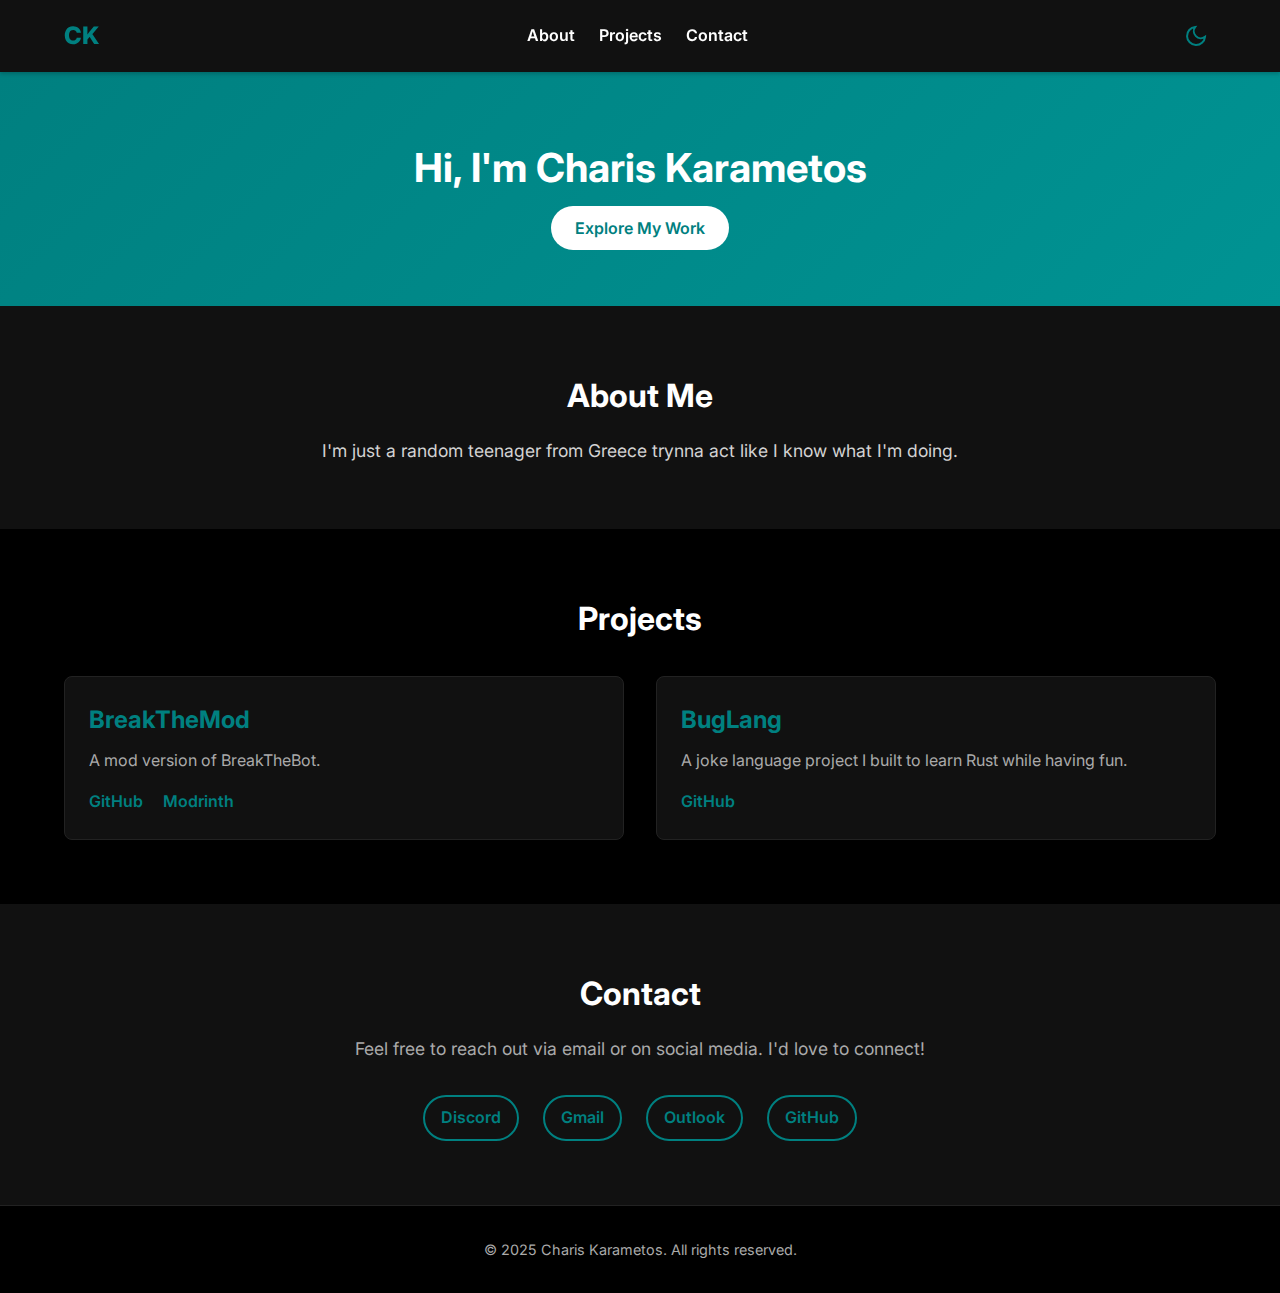
==== commit 821dd9dd: "Update index.html" ====
--- a/public/index.html
+++ b/public/index.html
@@ -54,7 +54,7 @@
         <div class="container">
             <h2>About Me</h2>
             <p>
-                I'm just a random teenager from Greece trynna act like I know what the fuck I'm doing.
+                I'm just a random teenager from Greece trynna act like I know what I'm doing.
             </p>
         </div>
     </section>
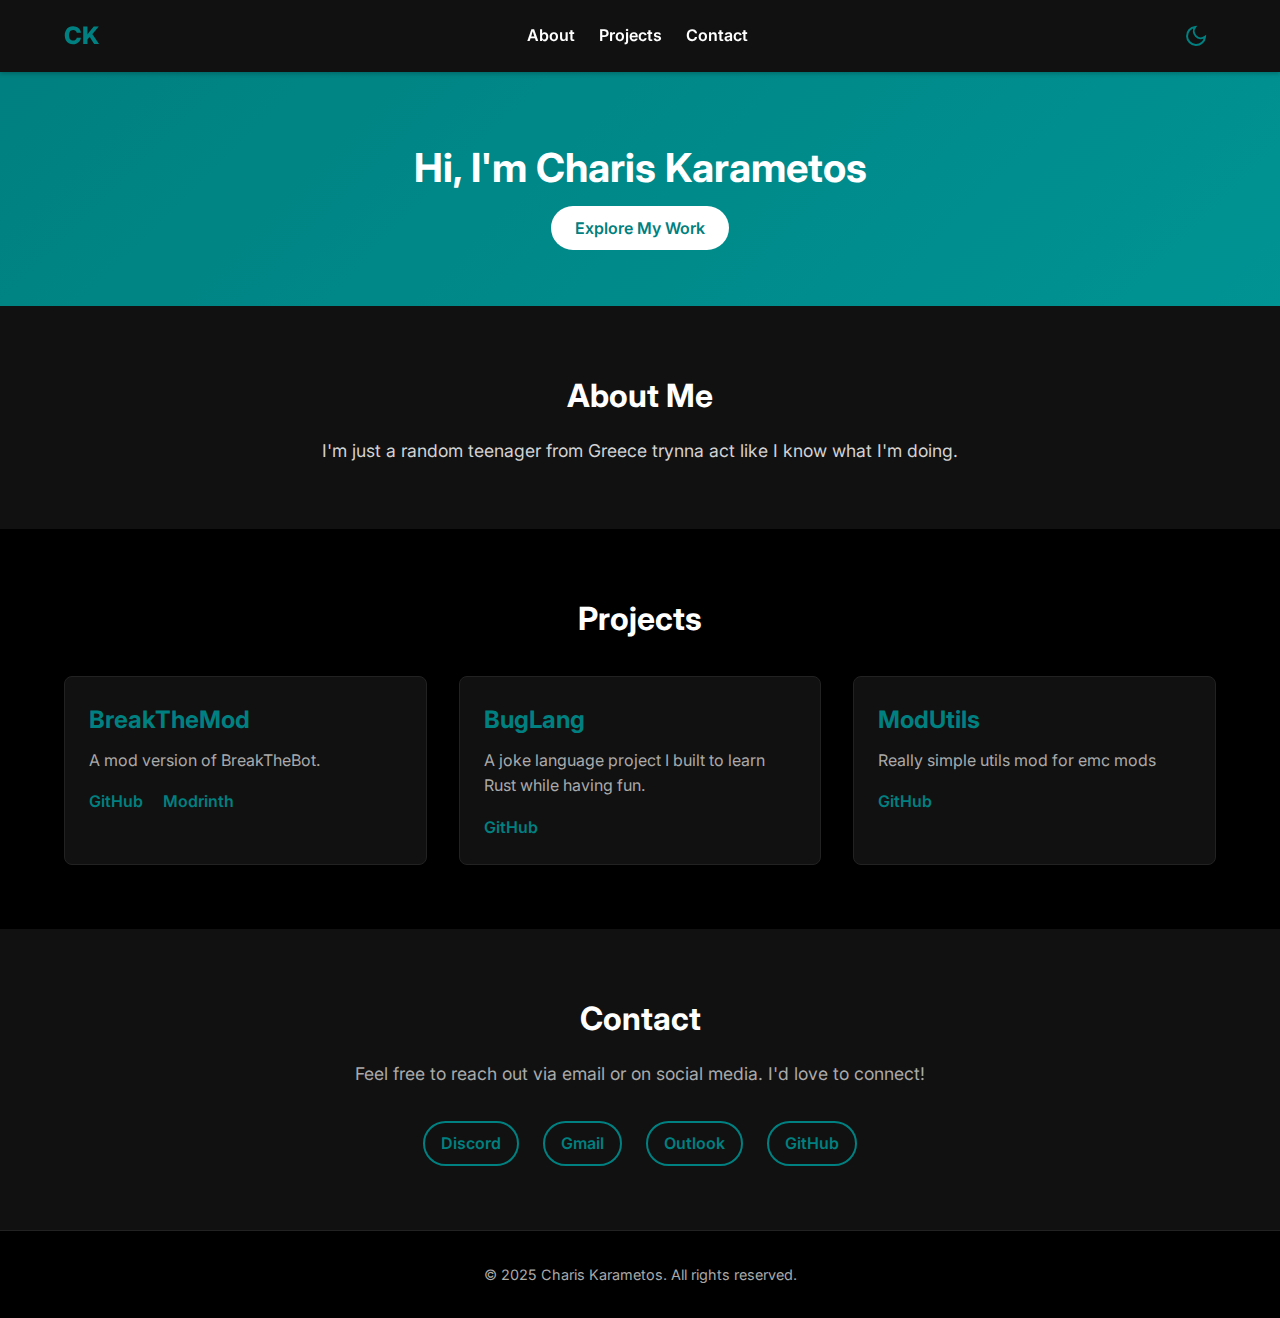
==== commit 45bf4609: "fixes" ====
--- a/public/index.html
+++ b/public/index.html
@@ -82,6 +82,15 @@
                         <a href="https://github.com/chariskar/BugLang" target="_blank">GitHub</a>
                     </div>
                 </div>
+                <div class="project-card">
+                    <h3>ModUtils</h3>
+                    <p>
+                        Really simple utils mod for emc mods
+                    </p>
+                    <div class="project-links">
+                        <a href="https://github.com/chariskar/modUtils" target="_blank">GitHub</a>
+                    </div>
+                </div>
             </div>
         </div>
     </section>
